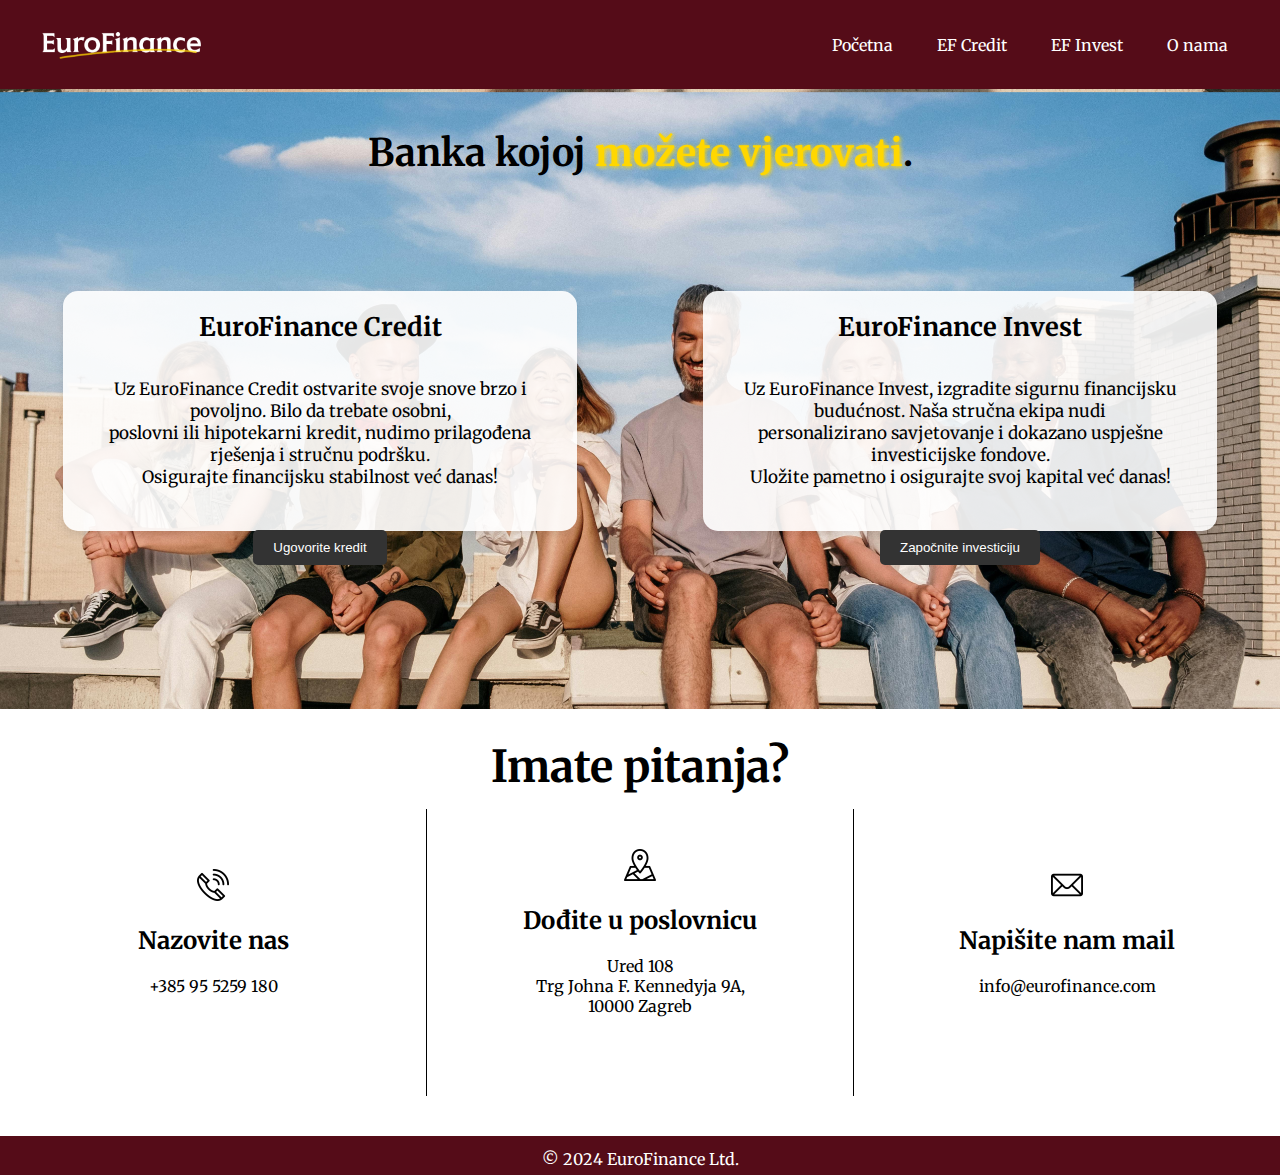
==== index.html @ 3b740c5b "MODIFY" ====
<!DOCTYPE html>
<html>

<head>
    <title>
        EuroFinance | Početna
    </title>
    <link rel="icon" type="image/png" href="./assets/EFsmall.png">
    <link rel="stylesheet" href="css/index.css">
    <link rel="preconnect" href="https://fonts.googleapis.com">
    <link rel="preconnect" href="https://fonts.gstatic.com" crossorigin>
    <link rel="stylesheet" href="https://fonts.googleapis.com/css2?family=Merriweather:ital,wght@0,300;0,400;0,700;0,900;1,300;1,400;1,700;1,900&display=swap">
</head>

<body>
    <header class="zagljavlje">
        <div class="element-zaglavlja">
            <a href="./index.html"><img class="logo" src="./assets/EFlarge.png" alt="EuroFinance logo"></a>
            <nav>
                <ul>
                    <li><a href="./index.html">Početna</a></li>
                    <li><a href="./krediti/index.html">EF Credit</a></li>
                    <li><a href="./investicije/index.html">EF Invest</a></li>
                    <li><a href="./o-nama/index.html">O nama</a></li>
                </ul>
            </nav>
        </div>
    </header>

    <section class="sadrzaj">
        <h1>Banka kojoj <span>možete vjerovati</span>.</h1>

        <div class="pozadina">
            <div class="sadrzaj-tekst">
                <h2>EuroFinance Credit</h2>
                <p>
                    Uz EuroFinance Credit ostvarite svoje snove brzo i povoljno. Bilo da trebate osobni,<br>
                    poslovni ili hipotekarni kredit, nudimo prilagođena rješenja i stručnu podršku.<br>
                    Osigurajte financijsku stabilnost već danas!
                </p>
                
                <a href="krediti/index.html"><button>Ugovorite kredit</button></a>
            </div>
            <div class="sadrzaj-tekst">
                <h2>EuroFinance Invest</h2>
                <p>
                    Uz EuroFinance Invest, izgradite sigurnu financijsku budućnost. Naša stručna ekipa nudi<br>
                    personalizirano savjetovanje i dokazano uspješne investicijske fondove.<br>
                    Uložite pametno i osigurajte svoj kapital već danas!
                </p>

                <a href="investicije/index.html"><button>Započnite investiciju</button></a>
            </div>
        </div>
    </section>

    <section class="kontaktirajte-nas">
        <h1>Imate pitanja?</h1>
        <div class="pozadina">
            <div class="kontakt">
                <img class="icon" src="assets/phone.png">
                <h2>Nazovite nas</h2>
                <p>
                    +385 95 5259 180
                </p>
                <hr>
            </div>
            <div class="razdjeljnik"></div>
            <div class="kontakt">
                <img class="icon" src="assets/map.png">
                <h2>Dođite u poslovnicu</h2>
                <p>
                    Ured 108<br>
                    Trg Johna F. Kennedyja 9A,<br>
                    10000 Zagreb
                </p>
                <hr>
            </div>
            <div class="razdjeljnik"></div>
            <div class="kontakt">
                <img class="icon" src="./assets/mail.png">
                <h2>Napišite nam mail</h2>
                <p>
                    info@eurofinance.com
                </p>
                <hr>
            </div>
        </div>
    </section>

    <footer>
        <p class="copyright">
            &copy; 2024 EuroFinance Ltd.
        </p>
    </footer>
</body>

</html>
---- css/index.css ----
body {
    font-family: Merriweather;
    margin: 0;
    padding: 0;
}

.zagljavlje .logo {
    height: 65px;
    width: auto;
}

.zagljavlje {
    position: sticky;
    top: 0;
    background-color: #550C18;
    color: white;
    padding: 10px 0;
    width: 100%;
    z-index: 1000;
}

.zagljavlje .element-zaglavlja {
    display: flex;
    justify-content: space-between;
    align-items: center;
    max-width: 1200px;
    margin: 0 auto;
    padding: 0 20px;
}

.zagljavlje h1 {
    margin: 0;
    font-size: 24px;
}

.zagljavlje nav ul {
    list-style-type: none;
    margin: 0;
    padding: 0;
    display: flex;
}

.zagljavlje nav ul li {
    margin-left: 20px;
}

.zagljavlje nav ul li a {
    color: white;
    text-decoration: none;
    padding: 8px 12px;
}

.zagljavlje nav ul li a:hover {
    background-color: #7B1E30;
    border-radius: 4px;
}

.sadrzaj {
    position: relative;
    height: 60vh;
    padding: 40px 0;
    background-color: #a0a0a0;
    background-image: url("../assets/background.jpg");
    background-size: cover;
    background-position: center calc(50% + 120px);
    text-align: center;
    margin-bottom: 0;
}

.sadrzaj h1 {
    text-align: center;
    font-size: 38px;
    margin: 0 auto;
    color: #000000;
}

.sadrzaj h1 span {
    color: #FFD700;
    filter: drop-shadow(1px 1px 2px #FFD700);
}

.pozadina {
    display: flex;
    justify-content: space-around;
    align-items: center;
}

.sadrzaj-tekst {
    background: rgba(255, 255, 255, 0.9);
    border-radius: 15px;
    padding: 20px;
    margin-top: 9%;
    width: 37%;
    height: 200px;
    box-shadow: 0 4px 8px rgba(0, 0, 0, 0.1);
    font-size: 17px;
}

.sadrzaj-tekst h2 {
    margin-top: 0;
    margin-bottom: 35px;
}

.sadrzaj-tekst button {
    background-color: #333;
    color: white;
    border: none;
    padding: 10px 20px;
    border-radius: 5px;
    cursor: pointer;
    margin-top: 25px;
    margin-bottom: 0;
}

.sadrzaj-tekst button:hover {
    background-color: #575757;
}

section {
    margin-bottom: 40px;
}

.kontaktirajte-nas {
    margin: 0 auto;
    padding-bottom: 40px;
}

.kontaktirajte-nas h1 {
    font-size: 44px;
    text-align: center;
    margin-top: 0;
    margin-bottom: 15px;
    padding-top: 30px;
}

.kontakt {
    flex: 1;
    margin: 20px;
    padding: 20px;
    text-align: center;
    max-width: 30%;
}

.kontakt .icon {
    width: 32px;
    height: 32px;
}

.kontakt p:hover {
    color: #550C18;
}

.kontakt hr {
    margin: 20px 0;
    border: none;
}

.razdjeljnik {
    width: 1px;
    background-color: #000;
    height: auto;
    align-self: stretch;
}

footer {
    background-color: #550C18;
    color: white;
    padding-top: 0.5%;
    text-align: center;
}

.copyright {
    margin: 0;
    padding: 0.5%;
}
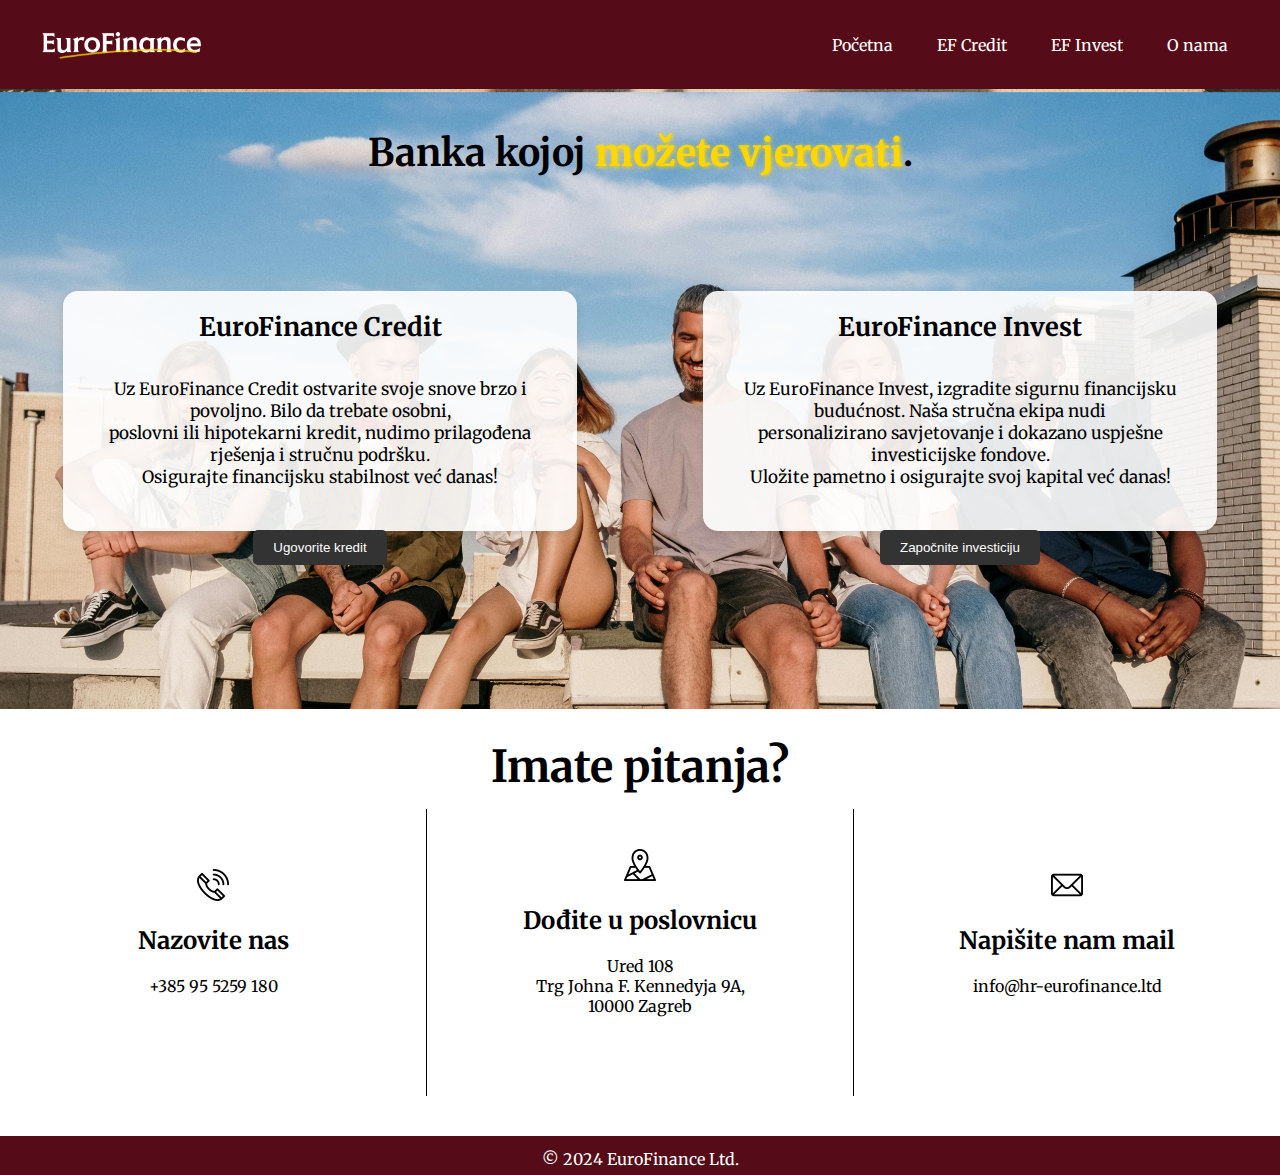
==== commit f327ad2b: "MODIFY" ====
--- a/index.html
+++ b/index.html
@@ -81,7 +81,7 @@
                 <img class="icon" src="./assets/mail.png">
                 <h2>Napišite nam mail</h2>
                 <p>
-                    info@eurofinance.com
+                    info@hr-eurofinance.ltd
                 </p>
                 <hr>
             </div>
@@ -95,4 +95,4 @@
     </footer>
 </body>
 
-</html>+</html>
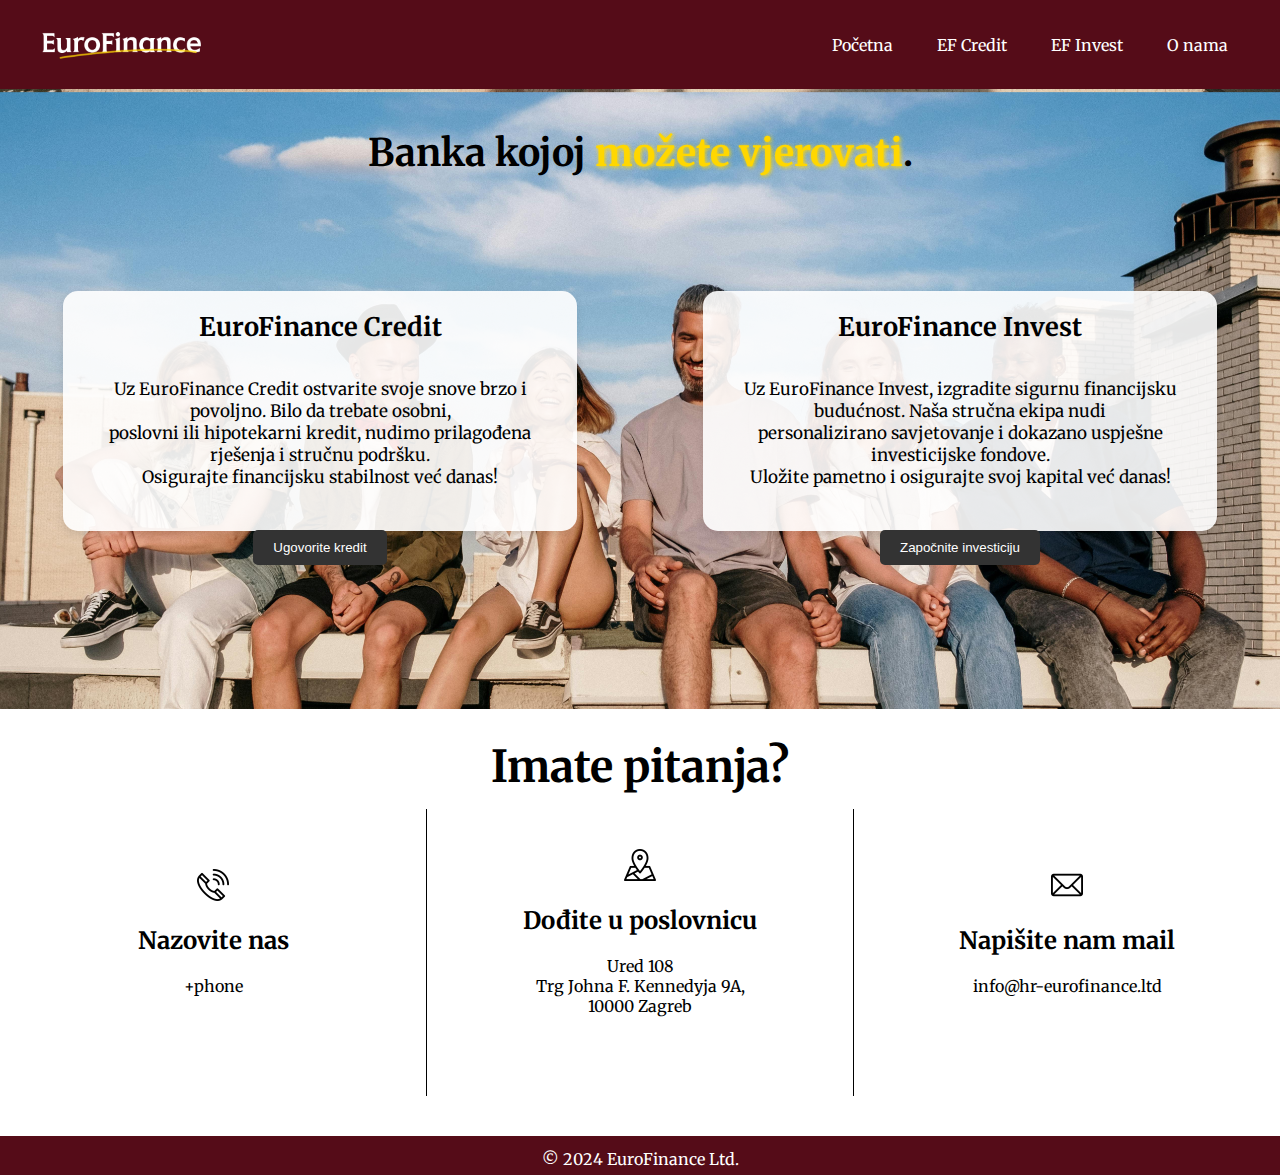
==== commit 5c28023b: "Update index.html" ====
--- a/index.html
+++ b/index.html
@@ -61,7 +61,7 @@
                 <img class="icon" src="assets/phone.png">
                 <h2>Nazovite nas</h2>
                 <p>
-                    +385 95 5259 180
+                    +phone
                 </p>
                 <hr>
             </div>
